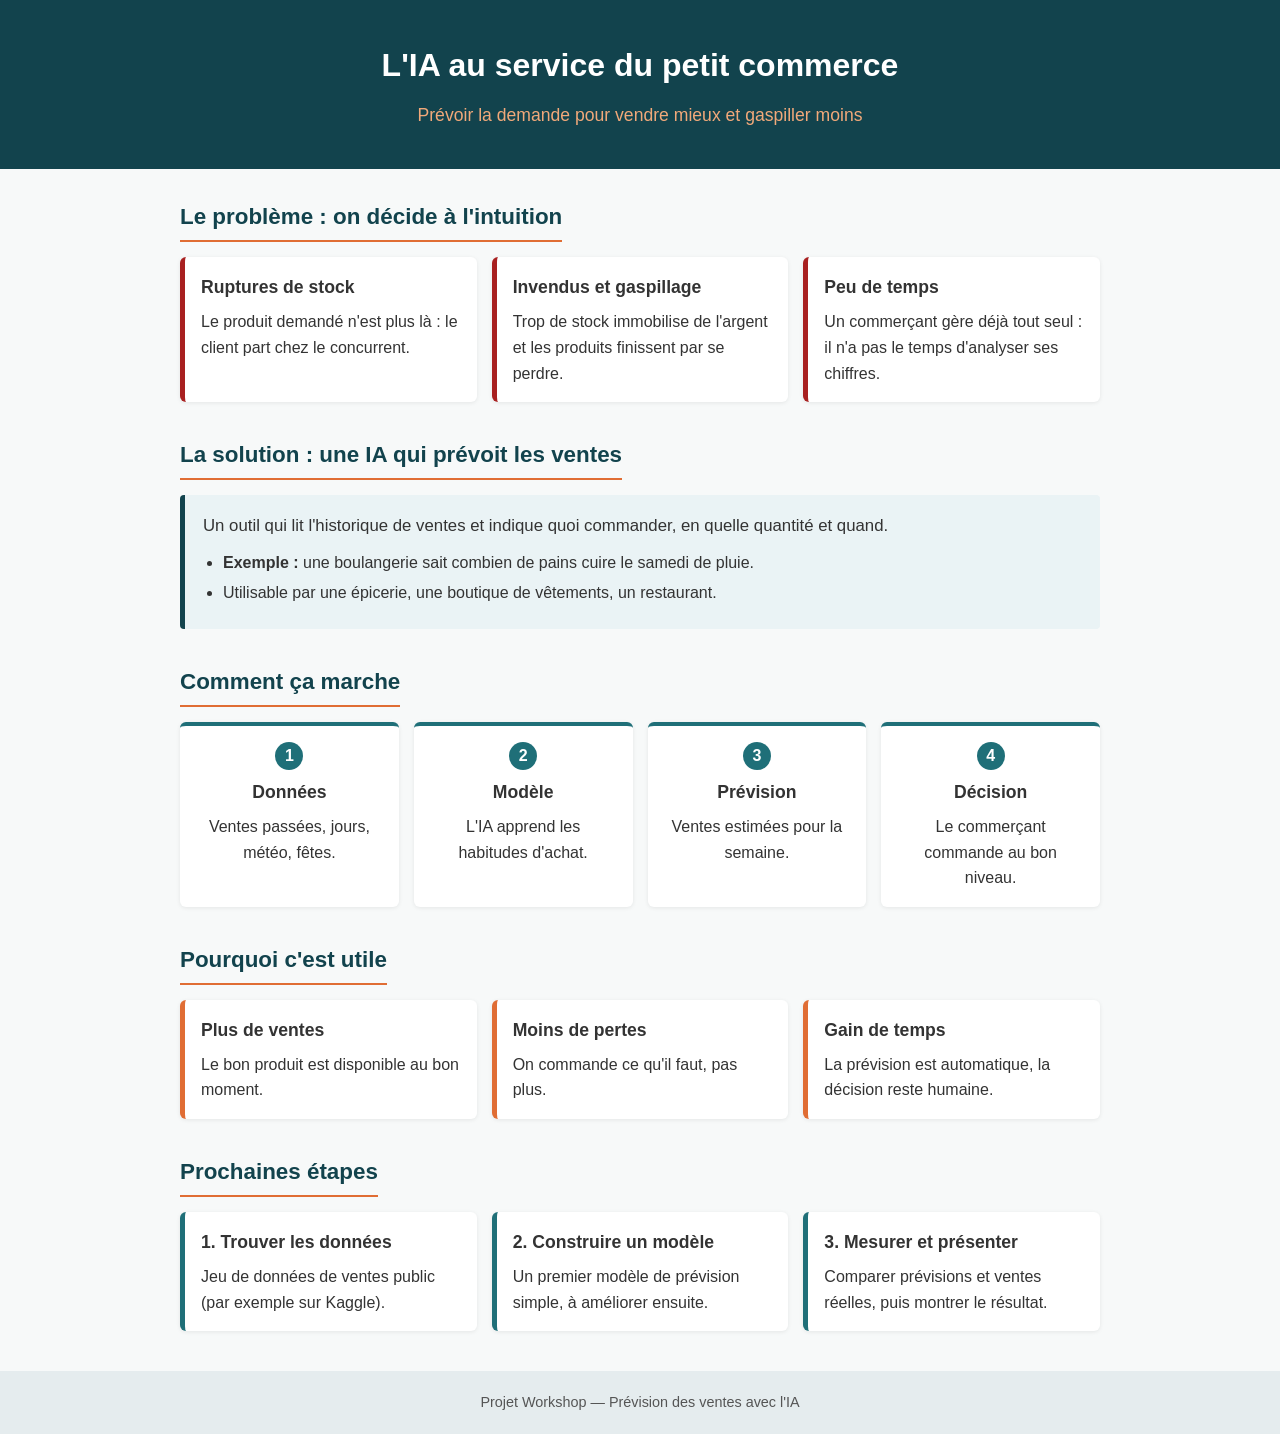
==== index.html @ f2cdaa5f "init upwork workshop_gomycode" ====
<!DOCTYPE html>
<html lang="fr">
<head>
  <meta charset="UTF-8">
  <meta name="viewport" content="width=device-width, initial-scale=1.0">
  <title>L'IA au service du petit commerce</title>
  <link rel="stylesheet" href="style.css">
</head>
<body>

  <header>
    <h1>L'IA au service du petit commerce</h1>
    <p class="subtitle">Prévoir la demande pour vendre mieux et gaspiller moins</p>
  </header>

  <main class="container">
    <section>
      <h2>Le problème : on décide à l'intuition</h2>
      <div class="grid">
        <div class="card red-border">
          <h3>Ruptures de stock</h3>
          <p>Le produit demandé n'est plus là : le client part chez le concurrent.</p>
        </div>
        <div class="card red-border">
          <h3>Invendus et gaspillage</h3>
          <p>Trop de stock immobilise de l'argent et les produits finissent par se perdre.</p>
        </div>
        <div class="card red-border">
          <h3>Peu de temps</h3>
          <p>Un commerçant gère déjà tout seul : il n'a pas le temps d'analyser ses chiffres.</p>
        </div>
      </div>
    </section>

    <section>
      <h2>La solution : une IA qui prévoit les ventes</h2>
      <div class="solution-box">
        <p>Un outil qui lit l'historique de ventes et indique quoi commander, en quelle quantité et quand.</p>
        <ul>
          <li><strong>Exemple :</strong> une boulangerie sait combien de pains cuire le samedi de pluie.</li>
          <li>Utilisable par une épicerie, une boutique de vêtements, un restaurant.</li>
        </ul>
      </div>
    </section>

    <section>
      <h2>Comment ça marche</h2>
      <div class="grid">
        <div class="step-card">
          <span class="step-num">1</span>
          <h3>Données</h3>
          <p>Ventes passées, jours, météo, fêtes.</p>
        </div>
        <div class="step-card">
          <span class="step-num">2</span>
          <h3>Modèle</h3>
          <p>L'IA apprend les habitudes d'achat.</p>
        </div>
        <div class="step-card">
          <span class="step-num">3</span>
          <h3>Prévision</h3>
          <p>Ventes estimées pour la semaine.</p>
        </div>
        <div class="step-card">
          <span class="step-num">4</span>
          <h3>Décision</h3>
          <p>Le commerçant commande au bon niveau.</p>
        </div>
      </div>
    </section>

    <section>
      <h2>Pourquoi c'est utile</h2>
      <div class="grid">
        <div class="card orange-border">
          <h3>Plus de ventes</h3>
          <p>Le bon produit est disponible au bon moment.</p>
        </div>
        <div class="card orange-border">
          <h3>Moins de pertes</h3>
          <p>On commande ce qu'il faut, pas plus.</p>
        </div>
        <div class="card orange-border">
          <h3>Gain de temps</h3>
          <p>La prévision est automatique, la décision reste humaine.</p>
        </div>
      </div>
    </section>

    <section>
      <h2>Prochaines étapes</h2>
      <div class="grid">
        <div class="card blue-border">
          <h3>1. Trouver les données</h3>
          <p>Jeu de données de ventes public (par exemple sur Kaggle).</p>
        </div>
        <div class="card blue-border">
          <h3>2. Construire un modèle</h3>
          <p>Un premier modèle de prévision simple, à améliorer ensuite.</p>
        </div>
        <div class="card blue-border">
          <h3>3. Mesurer et présenter</h3>
          <p>Comparer prévisions et ventes réelles, puis montrer le résultat.</p>
        </div>
      </div>
    </section>
  </main>

  <footer>
    <p>Projet Workshop — Prévision des ventes avec l'IA</p>
  </footer>

</body>
</html>
---- style.css ----
* {
  box-sizing: border-box;
  margin: 0;
  padding: 0;
}

body {
  font-family: Arial, sans-serif;
  background-color: #f7f9f9;
  color: #333;
  line-height: 1.6;
}

header {
  background-color: #12434d;
  color: white;
  padding: 40px 20px;
  text-align: center;
}

header h1 {
  font-size: 2rem;
  margin-bottom: 10px;
}

.subtitle {
  font-size: 1.1rem;
  color: #f1a97a;
}

.container {
  max-width: 950px;
  margin: 30px auto;
  padding: 0 15px;
}

section {
  margin-bottom: 35px;
}

h2 {
  font-size: 1.4rem;
  color: #12434d;
  margin-bottom: 15px;
  border-bottom: 2px solid #e06d34;
  padding-bottom: 5px;
  display: inline-block;
}

.grid {
  display: flex;
  flex-wrap: wrap;
  gap: 15px;
}

.card, .step-card {
  background: white;
  padding: 16px;
  border-radius: 6px;
  flex: 1 1 200px;
  box-shadow: 0 1px 4px rgba(0,0,0,0.08);
}

.card h3, .step-card h3 {
  font-size: 1.1rem;
  margin-bottom: 8px;
}

.red-border {
  border-left: 5px solid #a82020;
}

.orange-border {
  border-left: 5px solid #e06d34;
}

.blue-border {
  border-left: 5px solid #1f6f78;
}

.step-card {
  border-top: 4px solid #1f6f78;
  text-align: center;
}

.step-num {
  display: inline-block;
  background-color: #1f6f78;
  color: white;
  width: 28px;
  height: 28px;
  line-height: 28px;
  border-radius: 50%;
  font-weight: bold;
  margin-bottom: 8px;
}

.solution-box {
  background-color: #eaf3f5;
  border-left: 5px solid #12434d;
  padding: 18px;
  border-radius: 4px;
}

.solution-box p {
  margin-bottom: 10px;
  font-size: 1.05rem;
}

.solution-box ul {
  padding-left: 20px;
}

.solution-box li {
  margin-bottom: 5px;
}

footer {
  text-align: center;
  padding: 20px;
  background-color: #e5ecee;
  color: #555;
  font-size: 0.9rem;
  margin-top: 40px;
}
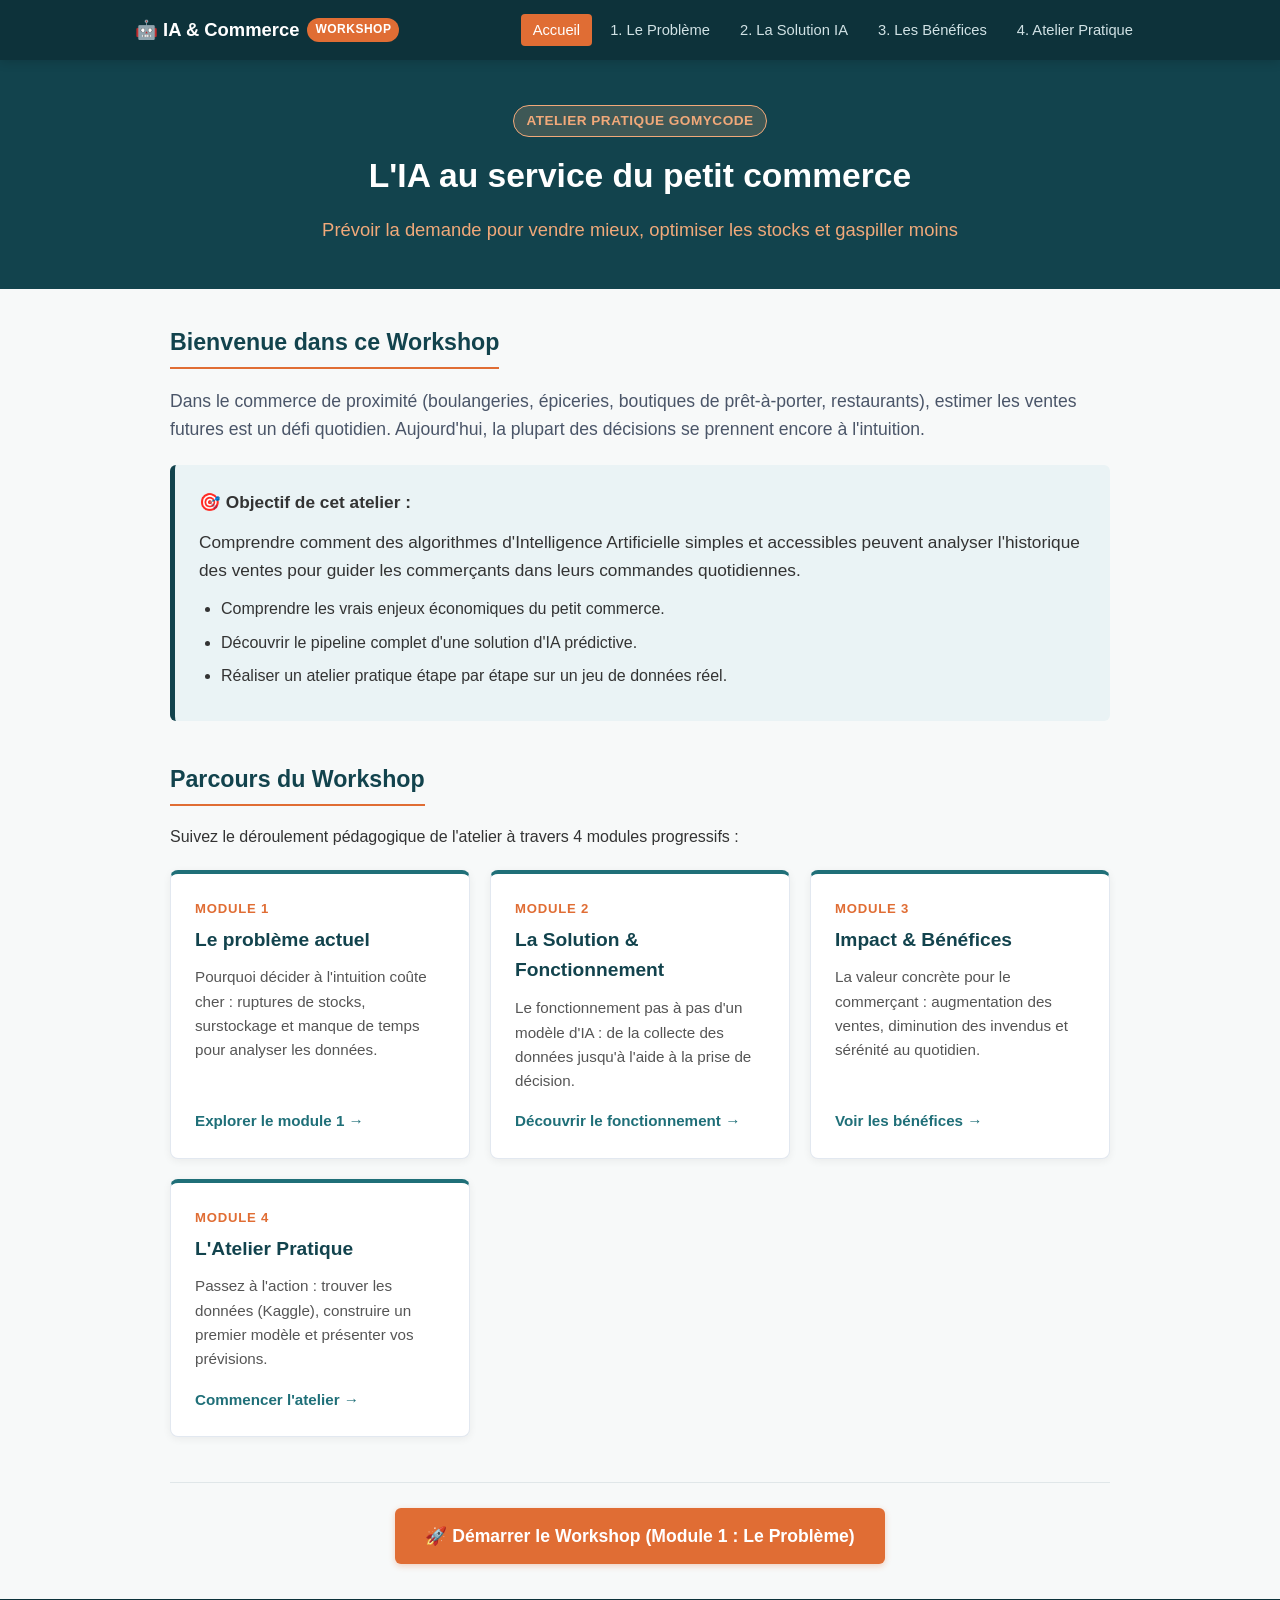
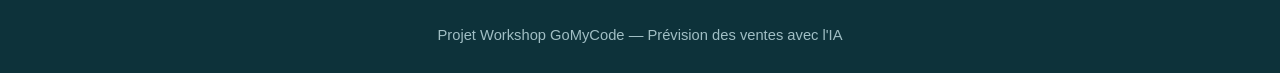
==== commit a644e53d: "init upwork workshop_gomycode" ====
--- a/index.html
+++ b/index.html
@@ -3,113 +3,107 @@
 <head>
   <meta charset="UTF-8">
   <meta name="viewport" content="width=device-width, initial-scale=1.0">
-  <title>L'IA au service du petit commerce</title>
+  <title>Workshop IA & Petit Commerce — Accueil</title>
   <link rel="stylesheet" href="style.css">
 </head>
 <body>
 
+  <!-- Navigation principale -->
+  <nav class="navbar">
+    <div class="nav-container">
+      <a href="index.html" class="nav-brand">
+        🤖 IA & Commerce <span class="brand-badge">Workshop</span>
+      </a>
+      <ul class="nav-links">
+        <li><a href="index.html" class="active">Accueil</a></li>
+        <li><a href="probleme.html">1. Le Problème</a></li>
+        <li><a href="solution.html">2. La Solution IA</a></li>
+        <li><a href="impact.html">3. Les Bénéfices</a></li>
+        <li><a href="atelier.html">4. Atelier Pratique</a></li>
+      </ul>
+    </div>
+  </nav>
+
+  <!-- En-tête / Bannière du Workshop -->
   <header>
+    <span class="module-badge">Atelier Pratique GoMyCode</span>
     <h1>L'IA au service du petit commerce</h1>
-    <p class="subtitle">Prévoir la demande pour vendre mieux et gaspiller moins</p>
+    <p class="subtitle">Prévoir la demande pour vendre mieux, optimiser les stocks et gaspiller moins</p>
   </header>
 
+  <!-- Contenu Principal -->
   <main class="container">
+    
+    <!-- Introduction -->
     <section>
-      <h2>Le problème : on décide à l'intuition</h2>
-      <div class="grid">
-        <div class="card red-border">
-          <h3>Ruptures de stock</h3>
-          <p>Le produit demandé n'est plus là : le client part chez le concurrent.</p>
-        </div>
-        <div class="card red-border">
-          <h3>Invendus et gaspillage</h3>
-          <p>Trop de stock immobilise de l'argent et les produits finissent par se perdre.</p>
-        </div>
-        <div class="card red-border">
-          <h3>Peu de temps</h3>
-          <p>Un commerçant gère déjà tout seul : il n'a pas le temps d'analyser ses chiffres.</p>
-        </div>
-      </div>
-    </section>
-
-    <section>
-      <h2>La solution : une IA qui prévoit les ventes</h2>
+      <h2>Bienvenue dans ce Workshop</h2>
+      <p class="lead">
+        Dans le commerce de proximité (boulangeries, épiceries, boutiques de prêt-à-porter, restaurants), estimer les ventes futures est un défi quotidien. Aujourd'hui, la plupart des décisions se prennent encore à l'intuition.
+      </p>
+      
       <div class="solution-box">
-        <p>Un outil qui lit l'historique de ventes et indique quoi commander, en quelle quantité et quand.</p>
+        <p><strong>🎯 Objectif de cet atelier :</strong></p>
+        <p>Comprendre comment des algorithmes d'Intelligence Artificielle simples et accessibles peuvent analyser l'historique des ventes pour guider les commerçants dans leurs commandes quotidiennes.</p>
         <ul>
-          <li><strong>Exemple :</strong> une boulangerie sait combien de pains cuire le samedi de pluie.</li>
-          <li>Utilisable par une épicerie, une boutique de vêtements, un restaurant.</li>
+          <li>Comprendre les vrais enjeux économiques du petit commerce.</li>
+          <li>Découvrir le pipeline complet d'une solution d'IA prédictive.</li>
+          <li>Réaliser un atelier pratique étape par étape sur un jeu de données réel.</li>
         </ul>
       </div>
     </section>
 
+    <!-- Sommaire interactif des modules du Workshop -->
     <section>
-      <h2>Comment ça marche</h2>
-      <div class="grid">
-        <div class="step-card">
-          <span class="step-num">1</span>
-          <h3>Données</h3>
-          <p>Ventes passées, jours, météo, fêtes.</p>
-        </div>
-        <div class="step-card">
-          <span class="step-num">2</span>
-          <h3>Modèle</h3>
-          <p>L'IA apprend les habitudes d'achat.</p>
-        </div>
-        <div class="step-card">
-          <span class="step-num">3</span>
-          <h3>Prévision</h3>
-          <p>Ventes estimées pour la semaine.</p>
-        </div>
-        <div class="step-card">
-          <span class="step-num">4</span>
-          <h3>Décision</h3>
-          <p>Le commerçant commande au bon niveau.</p>
-        </div>
+      <h2>Parcours du Workshop</h2>
+      <p>Suivez le déroulement pédagogique de l'atelier à travers 4 modules progressifs :</p>
+
+      <div class="module-grid">
+        <!-- Module 1 -->
+        <a href="probleme.html" class="module-link-card">
+          <span class="module-number">Module 1</span>
+          <h3>Le problème actuel</h3>
+          <p>Pourquoi décider à l'intuition coûte cher : ruptures de stocks, surstockage et manque de temps pour analyser les données.</p>
+          <span class="cta-text">Explorer le module 1 &rarr;</span>
+        </a>
+
+        <!-- Module 2 -->
+        <a href="solution.html" class="module-link-card">
+          <span class="module-number">Module 2</span>
+          <h3>La Solution & Fonctionnement</h3>
+          <p>Le fonctionnement pas à pas d'un modèle d'IA : de la collecte des données jusqu'à l'aide à la prise de décision.</p>
+          <span class="cta-text">Découvrir le fonctionnement &rarr;</span>
+        </a>
+
+        <!-- Module 3 -->
+        <a href="impact.html" class="module-link-card">
+          <span class="module-number">Module 3</span>
+          <h3>Impact & Bénéfices</h3>
+          <p>La valeur concrète pour le commerçant : augmentation des ventes, diminution des invendus et sérénité au quotidien.</p>
+          <span class="cta-text">Voir les bénéfices &rarr;</span>
+        </a>
+
+        <!-- Module 4 -->
+        <a href="atelier.html" class="module-link-card">
+          <span class="module-number">Module 4</span>
+          <h3>L'Atelier Pratique</h3>
+          <p>Passez à l'action : trouver les données (Kaggle), construire un premier modèle et présenter vos prévisions.</p>
+          <span class="cta-text">Commencer l'atelier &rarr;</span>
+        </a>
       </div>
     </section>
 
-    <section>
-      <h2>Pourquoi c'est utile</h2>
-      <div class="grid">
-        <div class="card orange-border">
-          <h3>Plus de ventes</h3>
-          <p>Le bon produit est disponible au bon moment.</p>
-        </div>
-        <div class="card orange-border">
-          <h3>Moins de pertes</h3>
-          <p>On commande ce qu'il faut, pas plus.</p>
-        </div>
-        <div class="card orange-border">
-          <h3>Gain de temps</h3>
-          <p>La prévision est automatique, la décision reste humaine.</p>
-        </div>
-      </div>
-    </section>
+    <!-- Appel à l'action -->
+    <div class="page-navigation" style="justify-content: center;">
+      <a href="probleme.html" class="btn btn-primary" style="font-size: 1.1rem; padding: 14px 30px;">
+        🚀 Démarrer le Workshop (Module 1 : Le Problème)
+      </a>
+    </div>
 
-    <section>
-      <h2>Prochaines étapes</h2>
-      <div class="grid">
-        <div class="card blue-border">
-          <h3>1. Trouver les données</h3>
-          <p>Jeu de données de ventes public (par exemple sur Kaggle).</p>
-        </div>
-        <div class="card blue-border">
-          <h3>2. Construire un modèle</h3>
-          <p>Un premier modèle de prévision simple, à améliorer ensuite.</p>
-        </div>
-        <div class="card blue-border">
-          <h3>3. Mesurer et présenter</h3>
-          <p>Comparer prévisions et ventes réelles, puis montrer le résultat.</p>
-        </div>
-      </div>
-    </section>
   </main>
 
   <footer>
-    <p>Projet Workshop — Prévision des ventes avec l'IA</p>
+    <p>Projet Workshop GoMyCode — Prévision des ventes avec l'IA</p>
   </footer>
 
 </body>
 </html>
-
--- a/style.css
+++ b/style.css
@@ -5,65 +5,170 @@
 }
 
 body {
-  font-family: Arial, sans-serif;
+  font-family: 'Segoe UI', Tahoma, Geneva, Verdana, sans-serif, Arial;
   background-color: #f7f9f9;
   color: #333;
   line-height: 1.6;
-}
-
+  min-height: 100vh;
+  display: flex;
+  flex-direction: column;
+}
+
+/* --- Navigation Bar --- */
+.navbar {
+  background-color: #0d323a;
+  box-shadow: 0 2px 10px rgba(0, 0, 0, 0.15);
+  position: sticky;
+  top: 0;
+  z-index: 100;
+}
+
+.nav-container {
+  max-width: 1050px;
+  margin: 0 auto;
+  padding: 0 20px;
+  display: flex;
+  align-items: center;
+  justify-content: space-between;
+  flex-wrap: wrap;
+  min-height: 60px;
+}
+
+.nav-brand {
+  font-size: 1.15rem;
+  font-weight: bold;
+  color: #ffffff;
+  text-decoration: none;
+  display: flex;
+  align-items: center;
+  gap: 8px;
+}
+
+.nav-brand .brand-badge {
+  background-color: #e06d34;
+  color: white;
+  font-size: 0.75rem;
+  padding: 2px 8px;
+  border-radius: 12px;
+  text-transform: uppercase;
+  letter-spacing: 0.5px;
+}
+
+.nav-links {
+  display: flex;
+  list-style: none;
+  gap: 6px;
+  flex-wrap: wrap;
+  padding: 8px 0;
+}
+
+.nav-links a {
+  color: #d1e2e5;
+  text-decoration: none;
+  padding: 8px 12px;
+  border-radius: 4px;
+  font-size: 0.92rem;
+  font-weight: 500;
+  transition: all 0.2s ease;
+}
+
+.nav-links a:hover {
+  background-color: rgba(255, 255, 255, 0.1);
+  color: #ffffff;
+}
+
+.nav-links a.active {
+  background-color: #e06d34;
+  color: #ffffff;
+}
+
+/* --- Header / Hero --- */
 header {
   background-color: #12434d;
   color: white;
-  padding: 40px 20px;
+  padding: 45px 20px;
   text-align: center;
 }
 
 header h1 {
-  font-size: 2rem;
-  margin-bottom: 10px;
+  font-size: 2.1rem;
+  margin-bottom: 12px;
 }
 
 .subtitle {
+  font-size: 1.15rem;
+  color: #f1a97a;
+  max-width: 700px;
+  margin: 0 auto;
+}
+
+.module-badge {
+  display: inline-block;
+  background-color: rgba(241, 169, 122, 0.2);
+  color: #f1a97a;
+  border: 1px solid #f1a97a;
+  font-size: 0.85rem;
+  padding: 4px 12px;
+  border-radius: 20px;
+  margin-bottom: 12px;
+  font-weight: 600;
+  text-transform: uppercase;
+  letter-spacing: 0.5px;
+}
+
+/* --- Main Layout --- */
+.container {
+  max-width: 980px;
+  margin: 35px auto;
+  padding: 0 20px;
+  flex: 1;
+  width: 100%;
+}
+
+section {
+  margin-bottom: 40px;
+}
+
+h2 {
+  font-size: 1.45rem;
+  color: #12434d;
+  margin-bottom: 18px;
+  border-bottom: 2px solid #e06d34;
+  padding-bottom: 6px;
+  display: inline-block;
+}
+
+p.lead {
   font-size: 1.1rem;
-  color: #f1a97a;
-}
-
-.container {
-  max-width: 950px;
-  margin: 30px auto;
-  padding: 0 15px;
-}
-
-section {
-  margin-bottom: 35px;
-}
-
-h2 {
-  font-size: 1.4rem;
-  color: #12434d;
-  margin-bottom: 15px;
-  border-bottom: 2px solid #e06d34;
-  padding-bottom: 5px;
-  display: inline-block;
-}
-
+  color: #4a5568;
+  margin-bottom: 22px;
+}
+
+/* --- Cards & Grid --- */
 .grid {
   display: flex;
   flex-wrap: wrap;
-  gap: 15px;
+  gap: 20px;
 }
 
 .card, .step-card {
   background: white;
-  padding: 16px;
-  border-radius: 6px;
-  flex: 1 1 200px;
-  box-shadow: 0 1px 4px rgba(0,0,0,0.08);
+  padding: 22px;
+  border-radius: 8px;
+  flex: 1 1 260px;
+  box-shadow: 0 2px 8px rgba(0,0,0,0.06);
+  transition: transform 0.2s ease, box-shadow 0.2s ease;
+}
+
+.card:hover, .step-card:hover {
+  transform: translateY(-3px);
+  box-shadow: 0 5px 15px rgba(0,0,0,0.1);
 }
 
 .card h3, .step-card h3 {
-  font-size: 1.1rem;
-  margin-bottom: 8px;
+  font-size: 1.15rem;
+  margin-bottom: 10px;
+  color: #12434d;
 }
 
 .red-border {
@@ -78,6 +183,7 @@
   border-left: 5px solid #1f6f78;
 }
 
+/* --- Steps Cards --- */
 .step-card {
   border-top: 4px solid #1f6f78;
   text-align: center;
@@ -87,40 +193,260 @@
   display: inline-block;
   background-color: #1f6f78;
   color: white;
-  width: 28px;
-  height: 28px;
-  line-height: 28px;
+  width: 34px;
+  height: 34px;
+  line-height: 34px;
   border-radius: 50%;
   font-weight: bold;
-  margin-bottom: 8px;
-}
-
+  font-size: 1.05rem;
+  margin-bottom: 12px;
+}
+
+/* --- Workshop specific elements --- */
 .solution-box {
   background-color: #eaf3f5;
   border-left: 5px solid #12434d;
-  padding: 18px;
-  border-radius: 4px;
+  padding: 24px;
+  border-radius: 6px;
+  margin-bottom: 25px;
 }
 
 .solution-box p {
+  margin-bottom: 12px;
+  font-size: 1.08rem;
+}
+
+.solution-box ul {
+  padding-left: 22px;
+}
+
+.solution-box li {
+  margin-bottom: 8px;
+}
+
+/* Workshop Activity Box */
+.workshop-activity {
+  background: #fff8f0;
+  border: 1px solid #fed7aa;
+  border-left: 5px solid #e06d34;
+  padding: 20px 24px;
+  border-radius: 6px;
+  margin-top: 25px;
+}
+
+.workshop-activity h4 {
+  color: #c2410c;
+  font-size: 1.1rem;
+  margin-bottom: 8px;
+  display: flex;
+  align-items: center;
+  gap: 8px;
+}
+
+/* Agenda / Module Roadmap Cards */
+.module-grid {
+  display: grid;
+  grid-template-columns: repeat(auto-fit, minmax(280px, 1fr));
+  gap: 20px;
+  margin-top: 20px;
+}
+
+.module-link-card {
+  background: white;
+  border-radius: 8px;
+  padding: 24px;
+  text-decoration: none;
+  color: inherit;
+  box-shadow: 0 2px 8px rgba(0,0,0,0.06);
+  border: 1px solid #e2e8f0;
+  border-top: 4px solid #1f6f78;
+  transition: all 0.2s ease;
+  display: flex;
+  flex-direction: column;
+}
+
+.module-link-card:hover {
+  transform: translateY(-4px);
+  box-shadow: 0 8px 20px rgba(0,0,0,0.1);
+  border-top-color: #e06d34;
+}
+
+.module-link-card .module-number {
+  font-size: 0.82rem;
+  font-weight: 700;
+  text-transform: uppercase;
+  color: #e06d34;
+  letter-spacing: 0.8px;
+  margin-bottom: 6px;
+}
+
+.module-link-card h3 {
+  font-size: 1.2rem;
+  color: #12434d;
   margin-bottom: 10px;
-  font-size: 1.05rem;
-}
-
-.solution-box ul {
-  padding-left: 20px;
-}
-
-.solution-box li {
+}
+
+.module-link-card p {
+  color: #555;
+  font-size: 0.95rem;
+  margin-bottom: 16px;
+  flex-grow: 1;
+}
+
+.module-link-card .cta-text {
+  font-weight: 600;
+  color: #1f6f78;
+  font-size: 0.95rem;
+  display: flex;
+  align-items: center;
+  gap: 5px;
+}
+
+/* --- Buttons --- */
+.btn {
+  display: inline-block;
+  padding: 10px 22px;
+  border-radius: 6px;
+  font-size: 0.98rem;
+  font-weight: 600;
+  text-decoration: none;
+  cursor: pointer;
+  transition: all 0.2s ease;
+  text-align: center;
+}
+
+.btn-primary {
+  background-color: #e06d34;
+  color: white;
+  box-shadow: 0 2px 6px rgba(224, 109, 52, 0.3);
+}
+
+.btn-primary:hover {
+  background-color: #c95c26;
+  box-shadow: 0 4px 10px rgba(224, 109, 52, 0.4);
+  transform: translateY(-1px);
+}
+
+.btn-secondary {
+  background-color: #1f6f78;
+  color: white;
+}
+
+.btn-secondary:hover {
+  background-color: #165259;
+}
+
+.btn-outline {
+  background-color: transparent;
+  color: #12434d;
+  border: 2px solid #12434d;
+}
+
+.btn-outline:hover {
+  background-color: #12434d;
+  color: white;
+}
+
+/* --- Page Navigation (Pagination footer) --- */
+.page-navigation {
+  display: flex;
+  justify-content: space-between;
+  align-items: center;
+  margin-top: 45px;
+  padding-top: 25px;
+  border-top: 1px solid #e0e7e9;
+  flex-wrap: wrap;
+  gap: 12px;
+}
+
+/* --- Metrics / Key Facts --- */
+.metrics-row {
+  display: grid;
+  grid-template-columns: repeat(auto-fit, minmax(200px, 1fr));
+  gap: 18px;
+  margin: 25px 0;
+}
+
+.metric-card {
+  background: white;
+  border-radius: 8px;
+  padding: 20px;
+  text-align: center;
+  box-shadow: 0 2px 6px rgba(0,0,0,0.06);
+  border-bottom: 3px solid #1f6f78;
+}
+
+.metric-value {
+  font-size: 1.8rem;
+  font-weight: bold;
+  color: #e06d34;
   margin-bottom: 5px;
 }
 
+.metric-label {
+  font-size: 0.95rem;
+  color: #555;
+}
+
+/* --- Checklist --- */
+.checklist {
+  list-style: none;
+  margin: 15px 0;
+}
+
+.checklist li {
+  padding: 10px 0 10px 32px;
+  position: relative;
+  border-bottom: 1px dashed #e2e8f0;
+}
+
+.checklist li:last-child {
+  border-bottom: none;
+}
+
+.checklist li::before {
+  content: "✔";
+  position: absolute;
+  left: 6px;
+  color: #1f6f78;
+  font-weight: bold;
+}
+
+/* --- Footer --- */
 footer {
   text-align: center;
-  padding: 20px;
-  background-color: #e5ecee;
-  color: #555;
-  font-size: 0.9rem;
-  margin-top: 40px;
-}
-
+  padding: 25px 20px;
+  background-color: #0d323a;
+  color: #a0bec4;
+  font-size: 0.92rem;
+  margin-top: auto;
+}
+
+footer a {
+  color: #f1a97a;
+  text-decoration: none;
+}
+
+footer a:hover {
+  text-decoration: underline;
+}
+
+@media (max-width: 650px) {
+  header h1 {
+    font-size: 1.6rem;
+  }
+  .nav-container {
+    flex-direction: column;
+    padding: 10px;
+  }
+  .nav-links {
+    justify-content: center;
+  }
+  .page-navigation {
+    flex-direction: column;
+    width: 100%;
+  }
+  .page-navigation .btn {
+    width: 100%;
+  }
+}
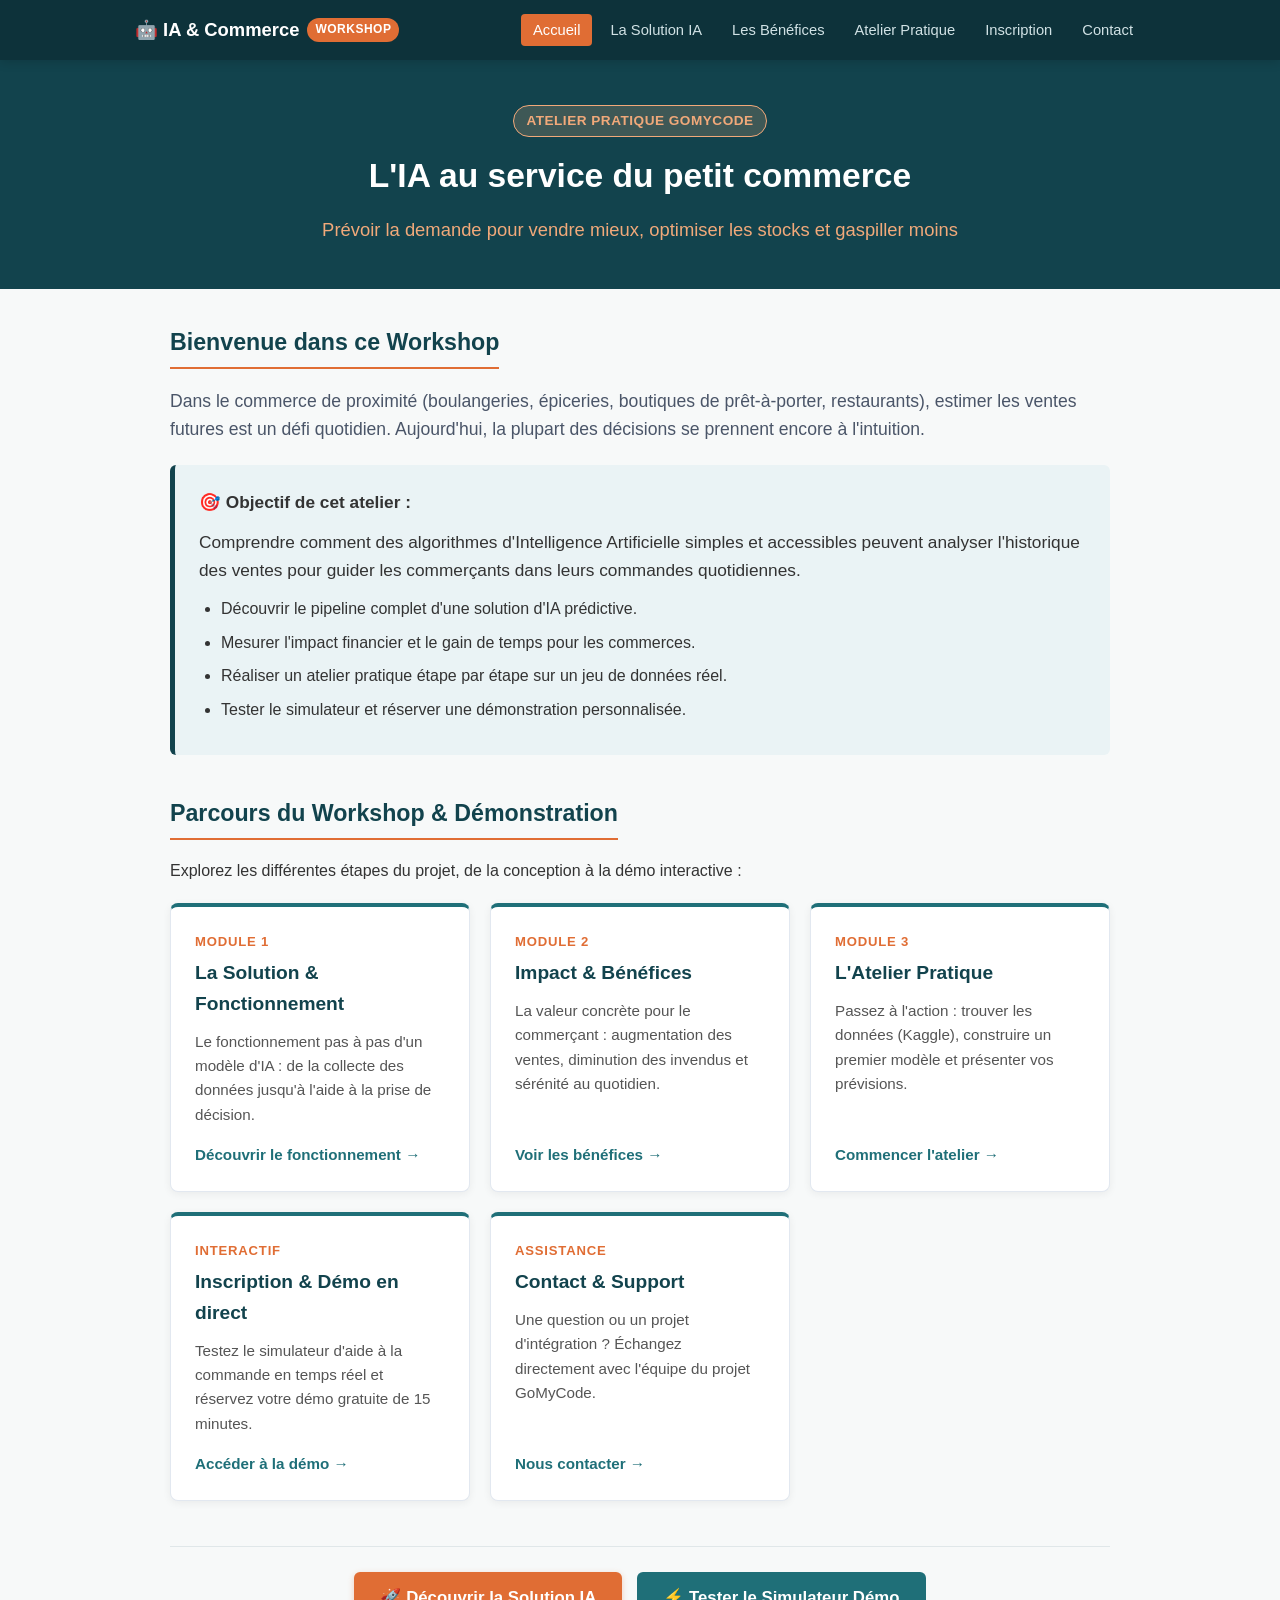
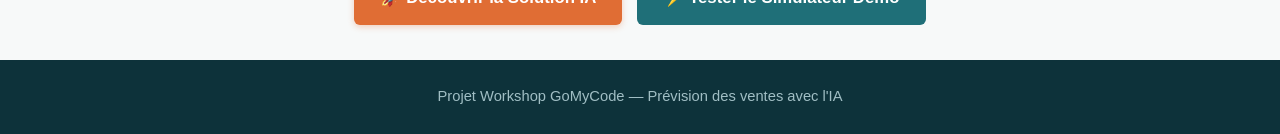
==== commit 725e47ed: "init upwork workshop_gomycode" ====
--- a/index.html
+++ b/index.html
@@ -16,10 +16,11 @@
       </a>
       <ul class="nav-links">
         <li><a href="index.html" class="active">Accueil</a></li>
-        <li><a href="probleme.html">1. Le Problème</a></li>
-        <li><a href="solution.html">2. La Solution IA</a></li>
-        <li><a href="impact.html">3. Les Bénéfices</a></li>
-        <li><a href="atelier.html">4. Atelier Pratique</a></li>
+        <li><a href="solution.html">La Solution IA</a></li>
+        <li><a href="impact.html">Les Bénéfices</a></li>
+        <li><a href="atelier.html">Atelier Pratique</a></li>
+        <li><a href="inscription.html">Inscription</a></li>
+        <li><a href="contact.html">Contact</a></li>
       </ul>
     </div>
   </nav>
@@ -45,57 +46,69 @@
         <p><strong>🎯 Objectif de cet atelier :</strong></p>
         <p>Comprendre comment des algorithmes d'Intelligence Artificielle simples et accessibles peuvent analyser l'historique des ventes pour guider les commerçants dans leurs commandes quotidiennes.</p>
         <ul>
-          <li>Comprendre les vrais enjeux économiques du petit commerce.</li>
           <li>Découvrir le pipeline complet d'une solution d'IA prédictive.</li>
+          <li>Mesurer l'impact financier et le gain de temps pour les commerces.</li>
           <li>Réaliser un atelier pratique étape par étape sur un jeu de données réel.</li>
+          <li>Tester le simulateur et réserver une démonstration personnalisée.</li>
         </ul>
       </div>
     </section>
 
     <!-- Sommaire interactif des modules du Workshop -->
     <section>
-      <h2>Parcours du Workshop</h2>
-      <p>Suivez le déroulement pédagogique de l'atelier à travers 4 modules progressifs :</p>
+      <h2>Parcours du Workshop & Démonstration</h2>
+      <p>Explorez les différentes étapes du projet, de la conception à la démo interactive :</p>
 
       <div class="module-grid">
-        <!-- Module 1 -->
-        <a href="probleme.html" class="module-link-card">
+        <!-- Module 1 : Solution -->
+        <a href="solution.html" class="module-link-card">
           <span class="module-number">Module 1</span>
-          <h3>Le problème actuel</h3>
-          <p>Pourquoi décider à l'intuition coûte cher : ruptures de stocks, surstockage et manque de temps pour analyser les données.</p>
-          <span class="cta-text">Explorer le module 1 &rarr;</span>
-        </a>
-
-        <!-- Module 2 -->
-        <a href="solution.html" class="module-link-card">
-          <span class="module-number">Module 2</span>
           <h3>La Solution & Fonctionnement</h3>
           <p>Le fonctionnement pas à pas d'un modèle d'IA : de la collecte des données jusqu'à l'aide à la prise de décision.</p>
           <span class="cta-text">Découvrir le fonctionnement &rarr;</span>
         </a>
 
-        <!-- Module 3 -->
+        <!-- Module 2 : Bénéfices -->
         <a href="impact.html" class="module-link-card">
-          <span class="module-number">Module 3</span>
+          <span class="module-number">Module 2</span>
           <h3>Impact & Bénéfices</h3>
           <p>La valeur concrète pour le commerçant : augmentation des ventes, diminution des invendus et sérénité au quotidien.</p>
           <span class="cta-text">Voir les bénéfices &rarr;</span>
         </a>
 
-        <!-- Module 4 -->
+        <!-- Module 3 : Atelier -->
         <a href="atelier.html" class="module-link-card">
-          <span class="module-number">Module 4</span>
+          <span class="module-number">Module 3</span>
           <h3>L'Atelier Pratique</h3>
           <p>Passez à l'action : trouver les données (Kaggle), construire un premier modèle et présenter vos prévisions.</p>
           <span class="cta-text">Commencer l'atelier &rarr;</span>
         </a>
+
+        <!-- Module 4 : Inscription Démo -->
+        <a href="inscription.html" class="module-link-card">
+          <span class="module-number">Interactif</span>
+          <h3>Inscription & Démo en direct</h3>
+          <p>Testez le simulateur d'aide à la commande en temps réel et réservez votre démo gratuite de 15 minutes.</p>
+          <span class="cta-text">Accéder à la démo &rarr;</span>
+        </a>
+
+        <!-- Module 5 : Contact -->
+        <a href="contact.html" class="module-link-card">
+          <span class="module-number">Assistance</span>
+          <h3>Contact & Support</h3>
+          <p>Une question ou un projet d'intégration ? Échangez directement avec l'équipe du projet GoMyCode.</p>
+          <span class="cta-text">Nous contacter &rarr;</span>
+        </a>
       </div>
     </section>
 
-    <!-- Appel à l'action -->
-    <div class="page-navigation" style="justify-content: center;">
-      <a href="probleme.html" class="btn btn-primary" style="font-size: 1.1rem; padding: 14px 30px;">
-        🚀 Démarrer le Workshop (Module 1 : Le Problème)
+    <!-- Appels à l'action -->
+    <div class="page-navigation" style="justify-content: center; gap: 15px;">
+      <a href="solution.html" class="btn btn-primary" style="font-size: 1.05rem; padding: 13px 26px;">
+        🚀 Découvrir la Solution IA
+      </a>
+      <a href="inscription.html" class="btn btn-secondary" style="font-size: 1.05rem; padding: 13px 26px;">
+        ⚡ Tester le Simulateur Démo
       </a>
     </div>
 
--- a/style.css
+++ b/style.css
@@ -429,6 +429,237 @@
 
 footer a:hover {
   text-decoration: underline;
+}
+
+/* --- Form Styles (Inscription & Contact) --- */
+.form-container {
+  background: #ffffff;
+  border-radius: 8px;
+  padding: 30px;
+  box-shadow: 0 2px 12px rgba(0,0,0,0.06);
+  border: 1px solid #e2e8f0;
+}
+
+.form-group {
+  margin-bottom: 20px;
+}
+
+.form-row {
+  display: flex;
+  gap: 20px;
+  flex-wrap: wrap;
+}
+
+.form-row .form-group {
+  flex: 1 1 240px;
+}
+
+label {
+  display: block;
+  font-weight: 600;
+  color: #12434d;
+  margin-bottom: 6px;
+  font-size: 0.95rem;
+}
+
+label .required {
+  color: #c2410c;
+}
+
+.form-control {
+  width: 100%;
+  padding: 11px 14px;
+  border: 1.5px solid #cbd5e1;
+  border-radius: 6px;
+  font-family: inherit;
+  font-size: 0.98rem;
+  color: #333;
+  background-color: #fff;
+  transition: all 0.2s ease;
+}
+
+.form-control:focus {
+  outline: none;
+  border-color: #1f6f78;
+  box-shadow: 0 0 0 3px rgba(31, 111, 120, 0.15);
+}
+
+textarea.form-control {
+  resize: vertical;
+  min-height: 115px;
+}
+
+.form-hint {
+  font-size: 0.82rem;
+  color: #64748b;
+  margin-top: 5px;
+}
+
+/* Alert Notification */
+.alert-box {
+  display: none;
+  padding: 16px 20px;
+  border-radius: 6px;
+  margin-bottom: 24px;
+  font-size: 0.95rem;
+  line-height: 1.5;
+}
+
+.alert-success {
+  background-color: #ecfdf5;
+  color: #065f46;
+  border: 1px solid #a7f3d0;
+  border-left: 5px solid #10b981;
+}
+
+/* Interactive Demo Simulator */
+.demo-box {
+  background: linear-gradient(135deg, #12434d 0%, #1f6f78 100%);
+  color: white;
+  border-radius: 10px;
+  padding: 28px;
+  margin-bottom: 35px;
+  box-shadow: 0 4px 16px rgba(18, 67, 77, 0.2);
+}
+
+.demo-box h3 {
+  color: #ffffff;
+  font-size: 1.3rem;
+  margin-bottom: 8px;
+  display: flex;
+  align-items: center;
+  gap: 10px;
+}
+
+.demo-box p {
+  color: #d1e2e5;
+  margin-bottom: 20px;
+  font-size: 0.98rem;
+}
+
+.demo-controls {
+  display: flex;
+  gap: 16px;
+  flex-wrap: wrap;
+  align-items: flex-end;
+  background: rgba(255, 255, 255, 0.08);
+  padding: 18px;
+  border-radius: 8px;
+}
+
+.demo-controls .form-group {
+  margin-bottom: 0;
+  flex: 1 1 180px;
+}
+
+.demo-controls label {
+  color: #f1a97a;
+  font-size: 0.88rem;
+}
+
+.demo-result {
+  margin-top: 20px;
+  background: white;
+  color: #12434d;
+  padding: 20px;
+  border-radius: 8px;
+  display: flex;
+  justify-content: space-around;
+  align-items: center;
+  flex-wrap: wrap;
+  gap: 15px;
+  text-align: center;
+}
+
+.demo-result-item {
+  flex: 1 1 140px;
+}
+
+.demo-result-number {
+  font-size: 2rem;
+  font-weight: bold;
+  color: #e06d34;
+}
+
+.demo-result-label {
+  font-size: 0.85rem;
+  color: #64748b;
+  text-transform: uppercase;
+  letter-spacing: 0.5px;
+}
+
+/* Contact layout */
+.contact-layout {
+  display: grid;
+  grid-template-columns: 1fr 1.4fr;
+  gap: 30px;
+}
+
+.contact-info-list {
+  display: flex;
+  flex-direction: column;
+  gap: 16px;
+}
+
+.contact-card {
+  background: white;
+  border-radius: 8px;
+  padding: 20px;
+  box-shadow: 0 2px 8px rgba(0,0,0,0.06);
+  border-left: 4px solid #1f6f78;
+}
+
+.contact-card h4 {
+  color: #12434d;
+  font-size: 1.05rem;
+  margin-bottom: 6px;
+  display: flex;
+  align-items: center;
+  gap: 8px;
+}
+
+.contact-card p, .contact-card a {
+  color: #4a5568;
+  font-size: 0.95rem;
+  text-decoration: none;
+}
+
+.contact-card a:hover {
+  color: #e06d34;
+  text-decoration: underline;
+}
+
+/* FAQ items */
+.faq-list {
+  display: flex;
+  flex-direction: column;
+  gap: 14px;
+}
+
+.faq-item {
+  background: white;
+  border-radius: 8px;
+  padding: 18px 22px;
+  border: 1px solid #e2e8f0;
+}
+
+.faq-question {
+  font-weight: 600;
+  color: #12434d;
+  font-size: 1.02rem;
+  margin-bottom: 6px;
+}
+
+.faq-answer {
+  color: #555;
+  font-size: 0.95rem;
+  line-height: 1.5;
+}
+
+@media (max-width: 820px) {
+  .contact-layout {
+    grid-template-columns: 1fr;
+  }
 }
 
 @media (max-width: 650px) {
@@ -449,4 +680,7 @@
   .page-navigation .btn {
     width: 100%;
   }
-}
+  .form-container {
+    padding: 20px;
+  }
+}
